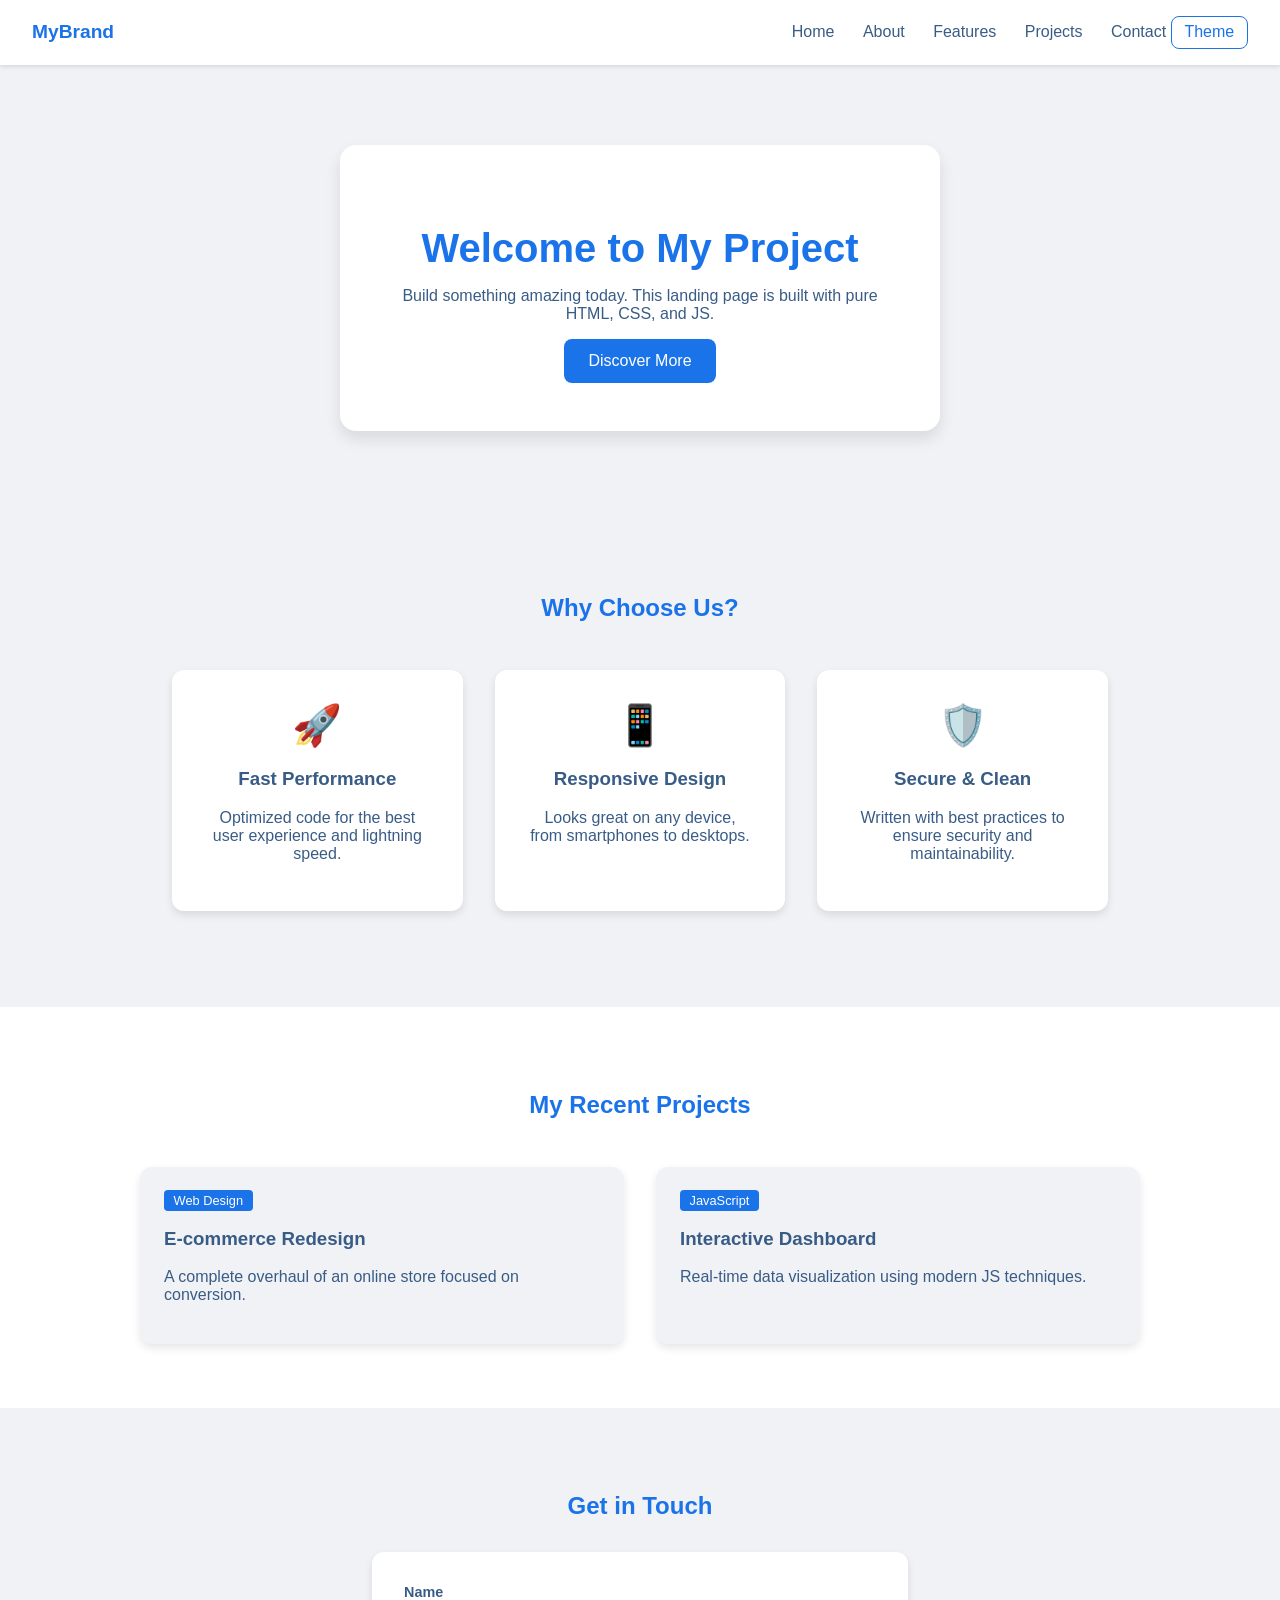
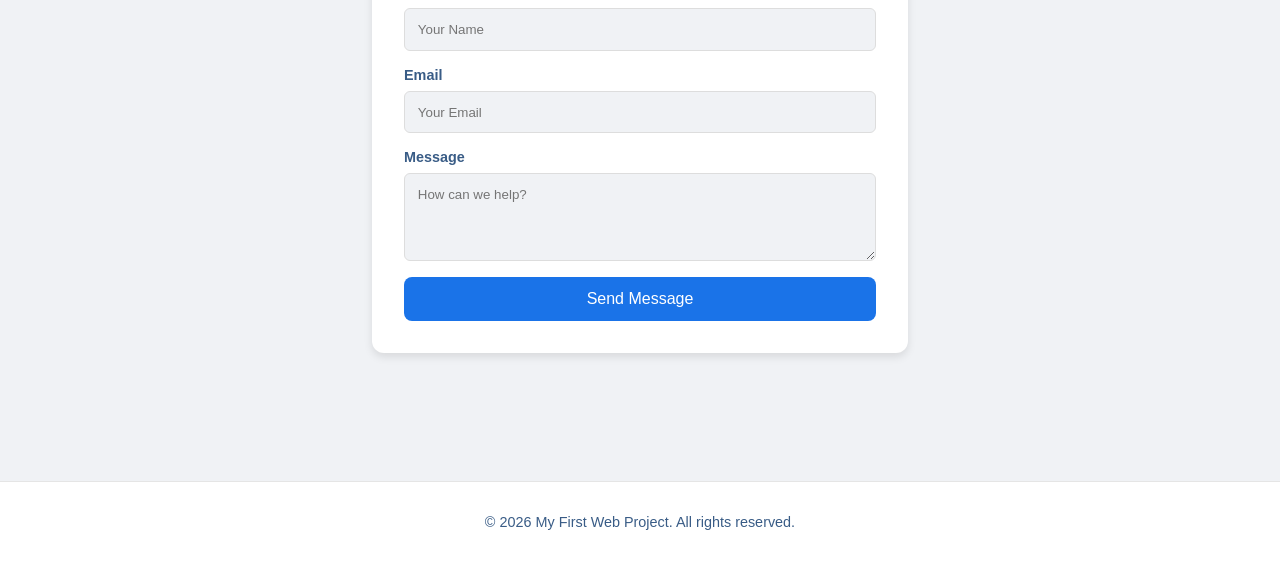
==== index.html @ f9d265e0 "Add files via upload" ====
<!DOCTYPE html>
<html lang="en">
<head>
    <meta charset="UTF-8">
    <meta name="viewport" content="width=device-width, initial-scale=1.0">
    <title>My First Webpage - Landing Page Edition</title>
    <style>
        :root {
            --bg-color: #f0f2f5;
            --container-bg: #ffffff;
            --text-main: #1a73e8;
            --text-sub: #395c86;
            --shadow: rgba(0, 0, 0, 0.1);
            --input-border: #ddd;
            --accent: #ff9800;
        }

        [data-theme="dark"] {
            --bg-color: #680a0a;
            --container-bg: #2d2d2d;
            --text-main: #8ab4f8;
            --text-sub: #bdc1c6;
            --shadow: rgba(0, 0, 0, 0.5);
            --input-border: #444;
            --accent: #ffb74d;
        }

        @keyframes fadeIn {
            from { opacity: 0; transform: translateY(20px); }
            to { opacity: 1; transform: translateY(0); }
        }

        .fade-in {
            animation: fadeIn 0.8s ease-out forwards;
        }

        * {
            box-sizing: border-box;
            scroll-behavior: smooth;
        }

        body {
            font-family: 'Segoe UI', Tahoma, Geneva, Verdana, sans-serif;
            display: flex;
            flex-direction: column;
            min-height: 100vh;
            margin: 0;
            background-color: var(--bg-color);
            color: var(--text-sub);
            transition: background-color 0.3s, color 0.3s;
        }

        /* Navigation */
        nav {
            background-color: var(--container-bg);
            padding: 1rem 2rem;
            display: flex;
            justify-content: space-between;
            align-items: center;
            box-shadow: 0 2px 4px var(--shadow);
            position: sticky;
            top: 0;
            z-index: 1000;
        }

        .nav-links a {
            margin-left: 1.5rem;
            text-decoration: none;
            color: var(--text-sub);
            font-weight: 500;
            transition: color 0.2s;
        }

        .nav-links a:hover {
            color: var(--text-main);
        }

        .logo {
            font-weight: bold;
            font-size: 1.2rem;
            color: var(--text-main);
        }

        /* Main Content */
        .main-content {
            flex: 1;
            padding-bottom: 4rem;
        }

        /* Hero Section */
        .hero {
            display: flex;
            justify-content: center;
            align-items: center;
            padding: 5rem 2rem;
            text-align: center;
        }

        .hero-container {
            padding: 3rem;
            background: var(--container-bg);
            border-radius: 16px;
            box-shadow: 0 8px 16px var(--shadow);
            max-width: 600px;
            width: 100%;
        }

        h1 {
            color: var(--text-main);
            margin-bottom: 1rem;
            font-size: 2.5rem;
        }

        /* Features Section */
        .features {
            max-width: 1000px;
            margin: 0 auto;
            padding: 4rem 2rem;
        }

        .features h2 {
            text-align: center;
            color: var(--text-main);
            margin-bottom: 3rem;
        }

        .features-grid {
            display: grid;
            grid-template-columns: repeat(auto-fit, minmax(250px, 1fr));
            gap: 2rem;
        }

        .feature-card {
            background: var(--container-bg);
            padding: 2rem;
            border-radius: 12px;
            box-shadow: 0 4px 8px var(--shadow);
            text-align: center;
            transition: transform 0.3s;
        }

        .feature-card:hover {
            transform: translateY(-10px);
        }

        .feature-icon {
            font-size: 2.5rem;
            margin-bottom: 1rem;
            display: block;
        }

        /* Portfolio Section */
        .portfolio {
            background-color: var(--container-bg);
            padding: 4rem 2rem;
            margin-top: 2rem;
        }

        .portfolio h2 {
            text-align: center;
            color: var(--text-main);
            margin-bottom: 3rem;
        }

        .portfolio-grid {
            display: grid;
            grid-template-columns: repeat(auto-fit, minmax(300px, 1fr));
            gap: 2rem;
            max-width: 1000px;
            margin: 0 auto;
        }

        .portfolio-item {
            border-radius: 12px;
            overflow: hidden;
            box-shadow: 0 4px 8px var(--shadow);
            transition: transform 0.3s;
            background: var(--bg-color);
        }

        .portfolio-item:hover {
            transform: scale(1.05);
        }

        .portfolio-info {
            padding: 1.5rem;
        }

        .portfolio-tag {
            background: var(--text-main);
            color: white;
            padding: 0.2rem 0.6rem;
            border-radius: 4px;
            font-size: 0.8rem;
        }

        /* Contact Section */
        .contact {
            max-width: 600px;
            margin: 0 auto;
            padding: 4rem 2rem;
        }

        .contact h2 {
            text-align: center;
            color: var(--text-main);
            margin-bottom: 2rem;
        }

        form {
            background: var(--container-bg);
            padding: 2rem;
            border-radius: 12px;
            box-shadow: 0 4px 8px var(--shadow);
            display: flex;
            flex-direction: column;
            gap: 1rem;
        }

        .form-group {
            display: flex;
            flex-direction: column;
            gap: 0.5rem;
        }

        label {
            font-size: 0.9rem;
            font-weight: bold;
        }

        input, textarea {
            padding: 0.8rem;
            border: 1px solid var(--input-border);
            border-radius: 6px;
            background: var(--bg-color);
            color: var(--text-sub);
            font-family: inherit;
        }

        /* Buttons */
        button {
            background-color: var(--text-main);
            color: white;
            border: none;
            padding: 0.8rem 1.5rem;
            border-radius: 8px;
            cursor: pointer;
            font-size: 1rem;
            transition: opacity 0.2s, transform 0.1s;
        }

        button:active {
            transform: scale(0.98);
        }

        button:hover {
            opacity: 0.9;
        }

        .theme-toggle {
            background: none;
            border: 1px solid var(--text-main);
            color: var(--text-main);
            padding: 0.4rem 0.8rem;
        }

        /* Footer */
        footer {
            text-align: center;
            padding: 2rem;
            font-size: 0.9rem;
            background-color: var(--container-bg);
            border-top: 1px solid var(--shadow);
        }
    </style>
</head>
<body>
    <nav>
        <div class="logo">MyBrand</div>
        <div class="nav-links">
            <a href="index.html">Home</a>
            <a href="about.html">About</a>
            <a href="#features">Features</a>
            <a href="#portfolio">Projects</a>
            <a href="#contact">Contact</a>
            <button class="theme-toggle" id="themeToggle">Theme</button>
        </div>
    </nav>

    <main class="main-content">
        <!-- Hero -->
        <section id="hero" class="hero fade-in">
            <div class="hero-container">
                <h1 id="greeting">Welcome to My Project</h1>
                <p>Build something amazing today. This landing page is built with pure HTML, CSS, and JS.</p>
                <button id="actionBtn">Discover More</button>
            </div>
        </section>

        <!-- Features -->
        <section id="features" class="features">
            <h2 class="fade-in">Why Choose Us?</h2>
            <div class="features-grid">
                <div class="feature-card fade-in">
                    <span class="feature-icon">🚀</span>
                    <h3>Fast Performance</h3>
                    <p>Optimized code for the best user experience and lightning speed.</p>
                </div>
                <div class="feature-card fade-in">
                    <span class="feature-icon">📱</span>
                    <h3>Responsive Design</h3>
                    <p>Looks great on any device, from smartphones to desktops.</p>
                </div>
                <div class="feature-card fade-in">
                    <span class="feature-icon">🛡️</span>
                    <h3>Secure & Clean</h3>
                    <p>Written with best practices to ensure security and maintainability.</p>
                </div>
            </div>
        </section>

        <!-- Portfolio -->
        <section id="portfolio" class="portfolio">
            <h2 class="fade-in">My Recent Projects</h2>
            <div class="portfolio-grid">
                <div class="portfolio-item fade-in">
                    <div class="portfolio-info">
                        <span class="portfolio-tag">Web Design</span>
                        <h3>E-commerce Redesign</h3>
                        <p>A complete overhaul of an online store focused on conversion.</p>
                    </div>
                </div>
                <div class="portfolio-item fade-in">
                    <div class="portfolio-info">
                        <span class="portfolio-tag">JavaScript</span>
                        <h3>Interactive Dashboard</h3>
                        <p>Real-time data visualization using modern JS techniques.</p>
                    </div>
                </div>
            </div>
        </section>

        <!-- Contact -->
        <section id="contact" class="contact fade-in">
            <h2>Get in Touch</h2>
            <form id="contactForm" action="https://formspree.io/f/xqeynbky" method="POST">
                <div class="form-group">
                    <label for="name">Name</label>
                    <input type="text" id="name" name="name" placeholder="Your Name" required>
                </div>
                <div class="form-group">
                    <label for="email">Email</label>
                    <input type="email" id="email" name="_replyto" placeholder="Your Email" required>
                </div>
                <div class="form-group">
                    <label for="message">Message</label>
                    <textarea id="message" name="message" rows="4" placeholder="How can we help?" required></textarea>
                </div>
                <button type="submit">Send Message</button>
            </form>
        </section>
    </main>

    <footer>
        &copy; <span id="year"></span> My First Web Project. All rights reserved.
    </footer>

    <script>
        // Set current year
        document.getElementById('year').textContent = new Date().getFullYear();

        // Surprise messages
        const actionBtn = document.getElementById('actionBtn');
        const greeting = document.getElementById('greeting');
        const messages = [
            "Keep Learning Every Day!",
            "You're doing great!",
            "JavaScript is Powerful!",
            "Design Matters!"
        ];
        
        actionBtn.addEventListener('click', () => {
            const randomMsg = messages[Math.floor(Math.random() * messages.length)];
            greeting.textContent = randomMsg;
        });

        // Theme management with persistence
        const themeToggle = document.getElementById('themeToggle');
        const body = document.body;

        const savedTheme = localStorage.getItem('theme');
        if (savedTheme) {
            body.setAttribute('data-theme', savedTheme);
        }

        themeToggle.addEventListener('click', () => {
            const currentTheme = body.getAttribute('data-theme');
            const newTheme = currentTheme === 'dark' ? '' : 'dark';
            
            if (newTheme) {
                body.setAttribute('data-theme', newTheme);
                localStorage.setItem('theme', 'dark');
            } else {
                body.removeAttribute('data-theme');
                localStorage.setItem('theme', '');
            }
        });

        // Form submission handling - Simple mailto approach
        const contactForm = document.getElementById('contactForm');
        contactForm.addEventListener('submit', (e) => {
            // No e.preventDefault() here to allow the browser to handle mailto
            console.log("Preparing email...");
        });
    </script>
</body>
</html>
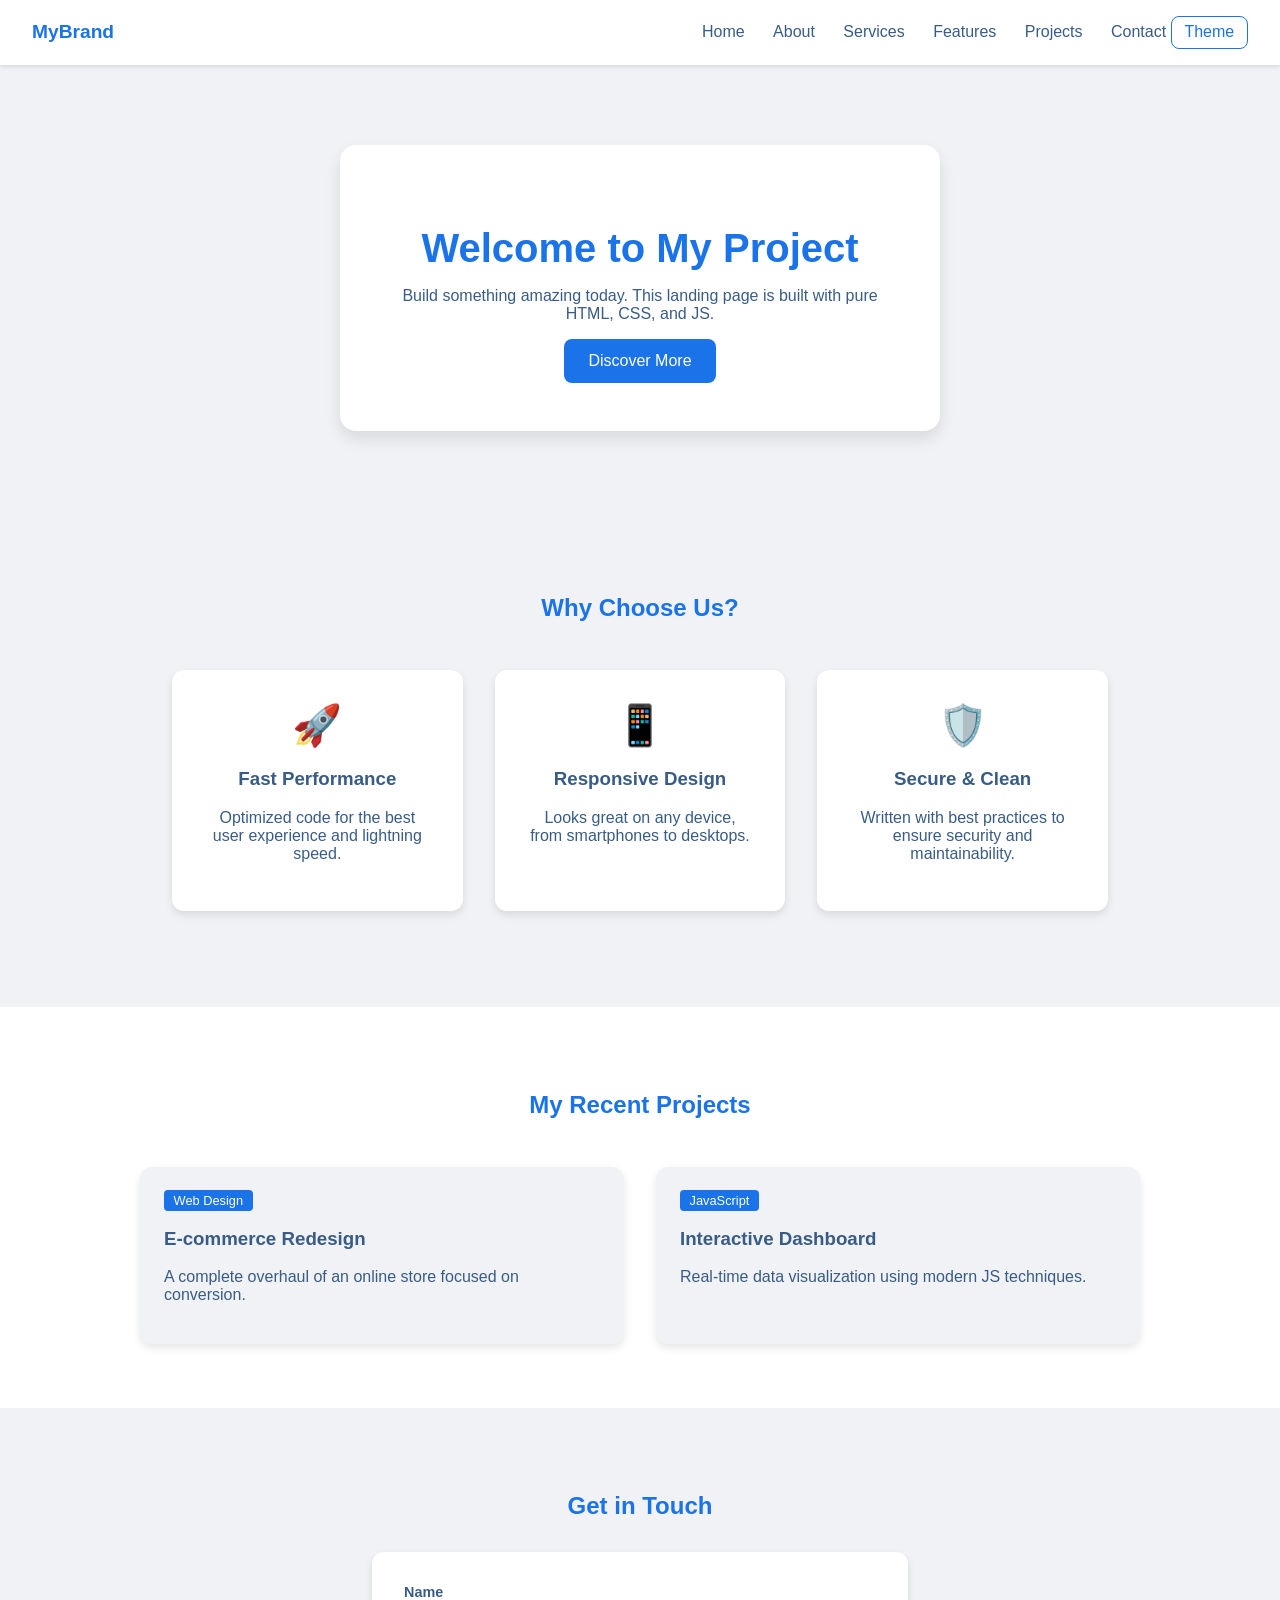
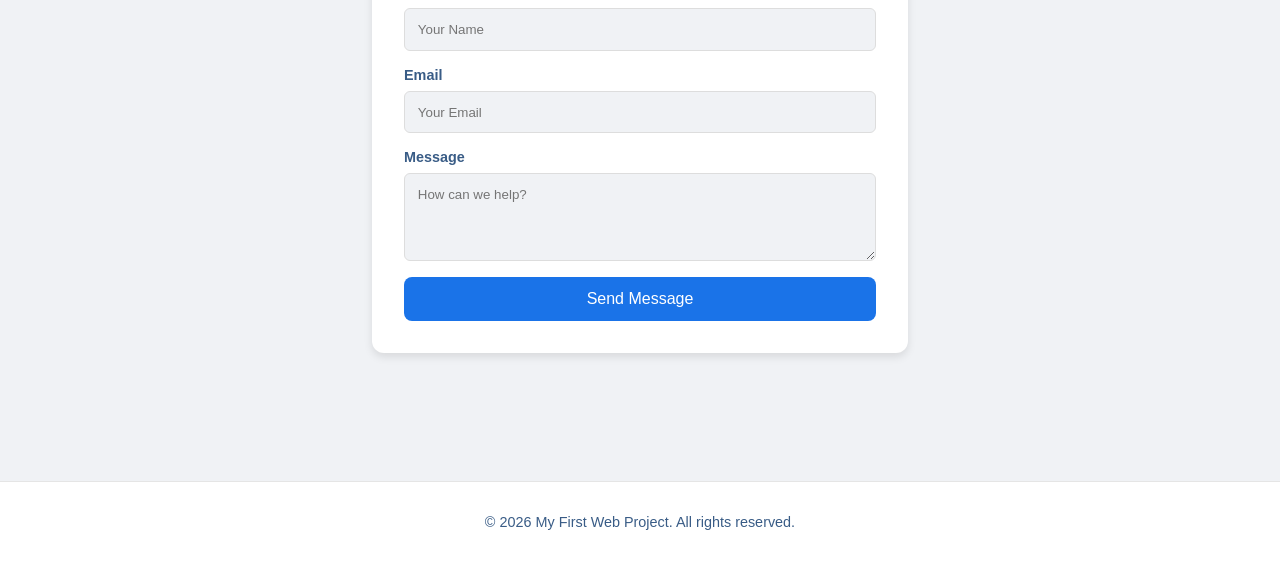
==== commit 957b365e: "Add files via upload" ====
--- a/index.html
+++ b/index.html
@@ -4,275 +4,7 @@
     <meta charset="UTF-8">
     <meta name="viewport" content="width=device-width, initial-scale=1.0">
     <title>My First Webpage - Landing Page Edition</title>
-    <style>
-        :root {
-            --bg-color: #f0f2f5;
-            --container-bg: #ffffff;
-            --text-main: #1a73e8;
-            --text-sub: #395c86;
-            --shadow: rgba(0, 0, 0, 0.1);
-            --input-border: #ddd;
-            --accent: #ff9800;
-        }
-
-        [data-theme="dark"] {
-            --bg-color: #680a0a;
-            --container-bg: #2d2d2d;
-            --text-main: #8ab4f8;
-            --text-sub: #bdc1c6;
-            --shadow: rgba(0, 0, 0, 0.5);
-            --input-border: #444;
-            --accent: #ffb74d;
-        }
-
-        @keyframes fadeIn {
-            from { opacity: 0; transform: translateY(20px); }
-            to { opacity: 1; transform: translateY(0); }
-        }
-
-        .fade-in {
-            animation: fadeIn 0.8s ease-out forwards;
-        }
-
-        * {
-            box-sizing: border-box;
-            scroll-behavior: smooth;
-        }
-
-        body {
-            font-family: 'Segoe UI', Tahoma, Geneva, Verdana, sans-serif;
-            display: flex;
-            flex-direction: column;
-            min-height: 100vh;
-            margin: 0;
-            background-color: var(--bg-color);
-            color: var(--text-sub);
-            transition: background-color 0.3s, color 0.3s;
-        }
-
-        /* Navigation */
-        nav {
-            background-color: var(--container-bg);
-            padding: 1rem 2rem;
-            display: flex;
-            justify-content: space-between;
-            align-items: center;
-            box-shadow: 0 2px 4px var(--shadow);
-            position: sticky;
-            top: 0;
-            z-index: 1000;
-        }
-
-        .nav-links a {
-            margin-left: 1.5rem;
-            text-decoration: none;
-            color: var(--text-sub);
-            font-weight: 500;
-            transition: color 0.2s;
-        }
-
-        .nav-links a:hover {
-            color: var(--text-main);
-        }
-
-        .logo {
-            font-weight: bold;
-            font-size: 1.2rem;
-            color: var(--text-main);
-        }
-
-        /* Main Content */
-        .main-content {
-            flex: 1;
-            padding-bottom: 4rem;
-        }
-
-        /* Hero Section */
-        .hero {
-            display: flex;
-            justify-content: center;
-            align-items: center;
-            padding: 5rem 2rem;
-            text-align: center;
-        }
-
-        .hero-container {
-            padding: 3rem;
-            background: var(--container-bg);
-            border-radius: 16px;
-            box-shadow: 0 8px 16px var(--shadow);
-            max-width: 600px;
-            width: 100%;
-        }
-
-        h1 {
-            color: var(--text-main);
-            margin-bottom: 1rem;
-            font-size: 2.5rem;
-        }
-
-        /* Features Section */
-        .features {
-            max-width: 1000px;
-            margin: 0 auto;
-            padding: 4rem 2rem;
-        }
-
-        .features h2 {
-            text-align: center;
-            color: var(--text-main);
-            margin-bottom: 3rem;
-        }
-
-        .features-grid {
-            display: grid;
-            grid-template-columns: repeat(auto-fit, minmax(250px, 1fr));
-            gap: 2rem;
-        }
-
-        .feature-card {
-            background: var(--container-bg);
-            padding: 2rem;
-            border-radius: 12px;
-            box-shadow: 0 4px 8px var(--shadow);
-            text-align: center;
-            transition: transform 0.3s;
-        }
-
-        .feature-card:hover {
-            transform: translateY(-10px);
-        }
-
-        .feature-icon {
-            font-size: 2.5rem;
-            margin-bottom: 1rem;
-            display: block;
-        }
-
-        /* Portfolio Section */
-        .portfolio {
-            background-color: var(--container-bg);
-            padding: 4rem 2rem;
-            margin-top: 2rem;
-        }
-
-        .portfolio h2 {
-            text-align: center;
-            color: var(--text-main);
-            margin-bottom: 3rem;
-        }
-
-        .portfolio-grid {
-            display: grid;
-            grid-template-columns: repeat(auto-fit, minmax(300px, 1fr));
-            gap: 2rem;
-            max-width: 1000px;
-            margin: 0 auto;
-        }
-
-        .portfolio-item {
-            border-radius: 12px;
-            overflow: hidden;
-            box-shadow: 0 4px 8px var(--shadow);
-            transition: transform 0.3s;
-            background: var(--bg-color);
-        }
-
-        .portfolio-item:hover {
-            transform: scale(1.05);
-        }
-
-        .portfolio-info {
-            padding: 1.5rem;
-        }
-
-        .portfolio-tag {
-            background: var(--text-main);
-            color: white;
-            padding: 0.2rem 0.6rem;
-            border-radius: 4px;
-            font-size: 0.8rem;
-        }
-
-        /* Contact Section */
-        .contact {
-            max-width: 600px;
-            margin: 0 auto;
-            padding: 4rem 2rem;
-        }
-
-        .contact h2 {
-            text-align: center;
-            color: var(--text-main);
-            margin-bottom: 2rem;
-        }
-
-        form {
-            background: var(--container-bg);
-            padding: 2rem;
-            border-radius: 12px;
-            box-shadow: 0 4px 8px var(--shadow);
-            display: flex;
-            flex-direction: column;
-            gap: 1rem;
-        }
-
-        .form-group {
-            display: flex;
-            flex-direction: column;
-            gap: 0.5rem;
-        }
-
-        label {
-            font-size: 0.9rem;
-            font-weight: bold;
-        }
-
-        input, textarea {
-            padding: 0.8rem;
-            border: 1px solid var(--input-border);
-            border-radius: 6px;
-            background: var(--bg-color);
-            color: var(--text-sub);
-            font-family: inherit;
-        }
-
-        /* Buttons */
-        button {
-            background-color: var(--text-main);
-            color: white;
-            border: none;
-            padding: 0.8rem 1.5rem;
-            border-radius: 8px;
-            cursor: pointer;
-            font-size: 1rem;
-            transition: opacity 0.2s, transform 0.1s;
-        }
-
-        button:active {
-            transform: scale(0.98);
-        }
-
-        button:hover {
-            opacity: 0.9;
-        }
-
-        .theme-toggle {
-            background: none;
-            border: 1px solid var(--text-main);
-            color: var(--text-main);
-            padding: 0.4rem 0.8rem;
-        }
-
-        /* Footer */
-        footer {
-            text-align: center;
-            padding: 2rem;
-            font-size: 0.9rem;
-            background-color: var(--container-bg);
-            border-top: 1px solid var(--shadow);
-        }
-    </style>
+    <link rel="stylesheet" href="style.css">
 </head>
 <body>
     <nav>
@@ -280,6 +12,7 @@
         <div class="nav-links">
             <a href="index.html">Home</a>
             <a href="about.html">About</a>
+            <a href="services.html">Services</a>
             <a href="#features">Features</a>
             <a href="#portfolio">Projects</a>
             <a href="#contact">Contact</a>
@@ -365,53 +98,6 @@
         &copy; <span id="year"></span> My First Web Project. All rights reserved.
     </footer>
 
-    <script>
-        // Set current year
-        document.getElementById('year').textContent = new Date().getFullYear();
-
-        // Surprise messages
-        const actionBtn = document.getElementById('actionBtn');
-        const greeting = document.getElementById('greeting');
-        const messages = [
-            "Keep Learning Every Day!",
-            "You're doing great!",
-            "JavaScript is Powerful!",
-            "Design Matters!"
-        ];
-        
-        actionBtn.addEventListener('click', () => {
-            const randomMsg = messages[Math.floor(Math.random() * messages.length)];
-            greeting.textContent = randomMsg;
-        });
-
-        // Theme management with persistence
-        const themeToggle = document.getElementById('themeToggle');
-        const body = document.body;
-
-        const savedTheme = localStorage.getItem('theme');
-        if (savedTheme) {
-            body.setAttribute('data-theme', savedTheme);
-        }
-
-        themeToggle.addEventListener('click', () => {
-            const currentTheme = body.getAttribute('data-theme');
-            const newTheme = currentTheme === 'dark' ? '' : 'dark';
-            
-            if (newTheme) {
-                body.setAttribute('data-theme', newTheme);
-                localStorage.setItem('theme', 'dark');
-            } else {
-                body.removeAttribute('data-theme');
-                localStorage.setItem('theme', '');
-            }
-        });
-
-        // Form submission handling - Simple mailto approach
-        const contactForm = document.getElementById('contactForm');
-        contactForm.addEventListener('submit', (e) => {
-            // No e.preventDefault() here to allow the browser to handle mailto
-            console.log("Preparing email...");
-        });
-    </script>
+    <script src="script.js"></script>
 </body>
 </html>
--- a/style.css
+++ b/style.css
@@ -0,0 +1,267 @@
+:root {
+    --bg-color: #f0f2f5;
+    --container-bg: #ffffff;
+    --text-main: #1a73e8;
+    --text-sub: #395c86;
+    --shadow: rgba(0, 0, 0, 0.1);
+    --input-border: #ddd;
+    --accent: #ff9800;
+}
+
+[data-theme="dark"] {
+    --bg-color: #680a0a;
+    --container-bg: #2d2d2d;
+    --text-main: #8ab4f8;
+    --text-sub: #bdc1c6;
+    --shadow: rgba(0, 0, 0, 0.5);
+    --input-border: #444;
+    --accent: #ffb74d;
+}
+
+@keyframes fadeIn {
+    from { opacity: 0; transform: translateY(20px); }
+    to { opacity: 1; transform: translateY(0); }
+}
+
+.fade-in {
+    animation: fadeIn 0.8s ease-out forwards;
+}
+
+* {
+    box-sizing: border-box;
+    scroll-behavior: smooth;
+}
+
+body {
+    font-family: 'Segoe UI', Tahoma, Geneva, Verdana, sans-serif;
+    display: flex;
+    flex-direction: column;
+    min-height: 100vh;
+    margin: 0;
+    background-color: var(--bg-color);
+    color: var(--text-sub);
+    transition: background-color 0.3s, color 0.3s;
+}
+
+/* Navigation */
+nav {
+    background-color: var(--container-bg);
+    padding: 1rem 2rem;
+    display: flex;
+    justify-content: space-between;
+    align-items: center;
+    box-shadow: 0 2px 4px var(--shadow);
+    position: sticky;
+    top: 0;
+    z-index: 1000;
+}
+
+.nav-links a {
+    margin-left: 1.5rem;
+    text-decoration: none;
+    color: var(--text-sub);
+    font-weight: 500;
+    transition: color 0.2s;
+}
+
+.nav-links a:hover {
+    color: var(--text-main);
+}
+
+.logo {
+    font-weight: bold;
+    font-size: 1.2rem;
+    color: var(--text-main);
+}
+
+/* Main Content */
+.main-content {
+    flex: 1;
+    padding-bottom: 4rem;
+}
+
+/* Hero Section */
+.hero {
+    display: flex;
+    justify-content: center;
+    align-items: center;
+    padding: 5rem 2rem;
+    text-align: center;
+}
+
+.hero-container {
+    padding: 3rem;
+    background: var(--container-bg);
+    border-radius: 16px;
+    box-shadow: 0 8px 16px var(--shadow);
+    max-width: 600px;
+    width: 100%;
+}
+
+h1 {
+    color: var(--text-main);
+    margin-bottom: 1rem;
+    font-size: 2.5rem;
+}
+
+/* Features Section */
+.features {
+    max-width: 1000px;
+    margin: 0 auto;
+    padding: 4rem 2rem;
+}
+
+.features h2 {
+    text-align: center;
+    color: var(--text-main);
+    margin-bottom: 3rem;
+}
+
+.features-grid {
+    display: grid;
+    grid-template-columns: repeat(auto-fit, minmax(250px, 1fr));
+    gap: 2rem;
+}
+
+.feature-card {
+    background: var(--container-bg);
+    padding: 2rem;
+    border-radius: 12px;
+    box-shadow: 0 4px 8px var(--shadow);
+    text-align: center;
+    transition: transform 0.3s;
+}
+
+.feature-card:hover {
+    transform: translateY(-10px);
+}
+
+.feature-icon {
+    font-size: 2.5rem;
+    margin-bottom: 1rem;
+    display: block;
+}
+
+/* Portfolio Section */
+.portfolio {
+    background-color: var(--container-bg);
+    padding: 4rem 2rem;
+    margin-top: 2rem;
+}
+
+.portfolio h2 {
+    text-align: center;
+    color: var(--text-main);
+    margin-bottom: 3rem;
+}
+
+.portfolio-grid {
+    display: grid;
+    grid-template-columns: repeat(auto-fit, minmax(300px, 1fr));
+    gap: 2rem;
+    max-width: 1000px;
+    margin: 0 auto;
+}
+
+.portfolio-item {
+    border-radius: 12px;
+    overflow: hidden;
+    box-shadow: 0 4px 8px var(--shadow);
+    transition: transform 0.3s;
+    background: var(--bg-color);
+}
+
+.portfolio-item:hover {
+    transform: scale(1.05);
+}
+
+.portfolio-info {
+    padding: 1.5rem;
+}
+
+.portfolio-tag {
+    background: var(--text-main);
+    color: white;
+    padding: 0.2rem 0.6rem;
+    border-radius: 4px;
+    font-size: 0.8rem;
+}
+
+/* Contact Section */
+.contact {
+    max-width: 600px;
+    margin: 0 auto;
+    padding: 4rem 2rem;
+}
+
+.contact h2 {
+    text-align: center;
+    color: var(--text-main);
+    margin-bottom: 2rem;
+}
+
+form {
+    background: var(--container-bg);
+    padding: 2rem;
+    border-radius: 12px;
+    box-shadow: 0 4px 8px var(--shadow);
+    display: flex;
+    flex-direction: column;
+    gap: 1rem;
+}
+
+.form-group {
+    display: flex;
+    flex-direction: column;
+    gap: 0.5rem;
+}
+
+label {
+    font-size: 0.9rem;
+    font-weight: bold;
+}
+
+input, textarea {
+    padding: 0.8rem;
+    border: 1px solid var(--input-border);
+    border-radius: 6px;
+    background: var(--bg-color);
+    color: var(--text-sub);
+    font-family: inherit;
+}
+
+/* Buttons */
+button {
+    background-color: var(--text-main);
+    color: white;
+    border: none;
+    padding: 0.8rem 1.5rem;
+    border-radius: 8px;
+    cursor: pointer;
+    font-size: 1rem;
+    transition: opacity 0.2s, transform 0.1s;
+}
+
+button:active {
+    transform: scale(0.98);
+}
+
+button:hover {
+    opacity: 0.9;
+}
+
+.theme-toggle {
+    background: none;
+    border: 1px solid var(--text-main);
+    color: var(--text-main);
+    padding: 0.4rem 0.8rem;
+}
+
+/* Footer */
+footer {
+    text-align: center;
+    padding: 2rem;
+    font-size: 0.9rem;
+    background-color: var(--container-bg);
+    border-top: 1px solid var(--shadow);
+}
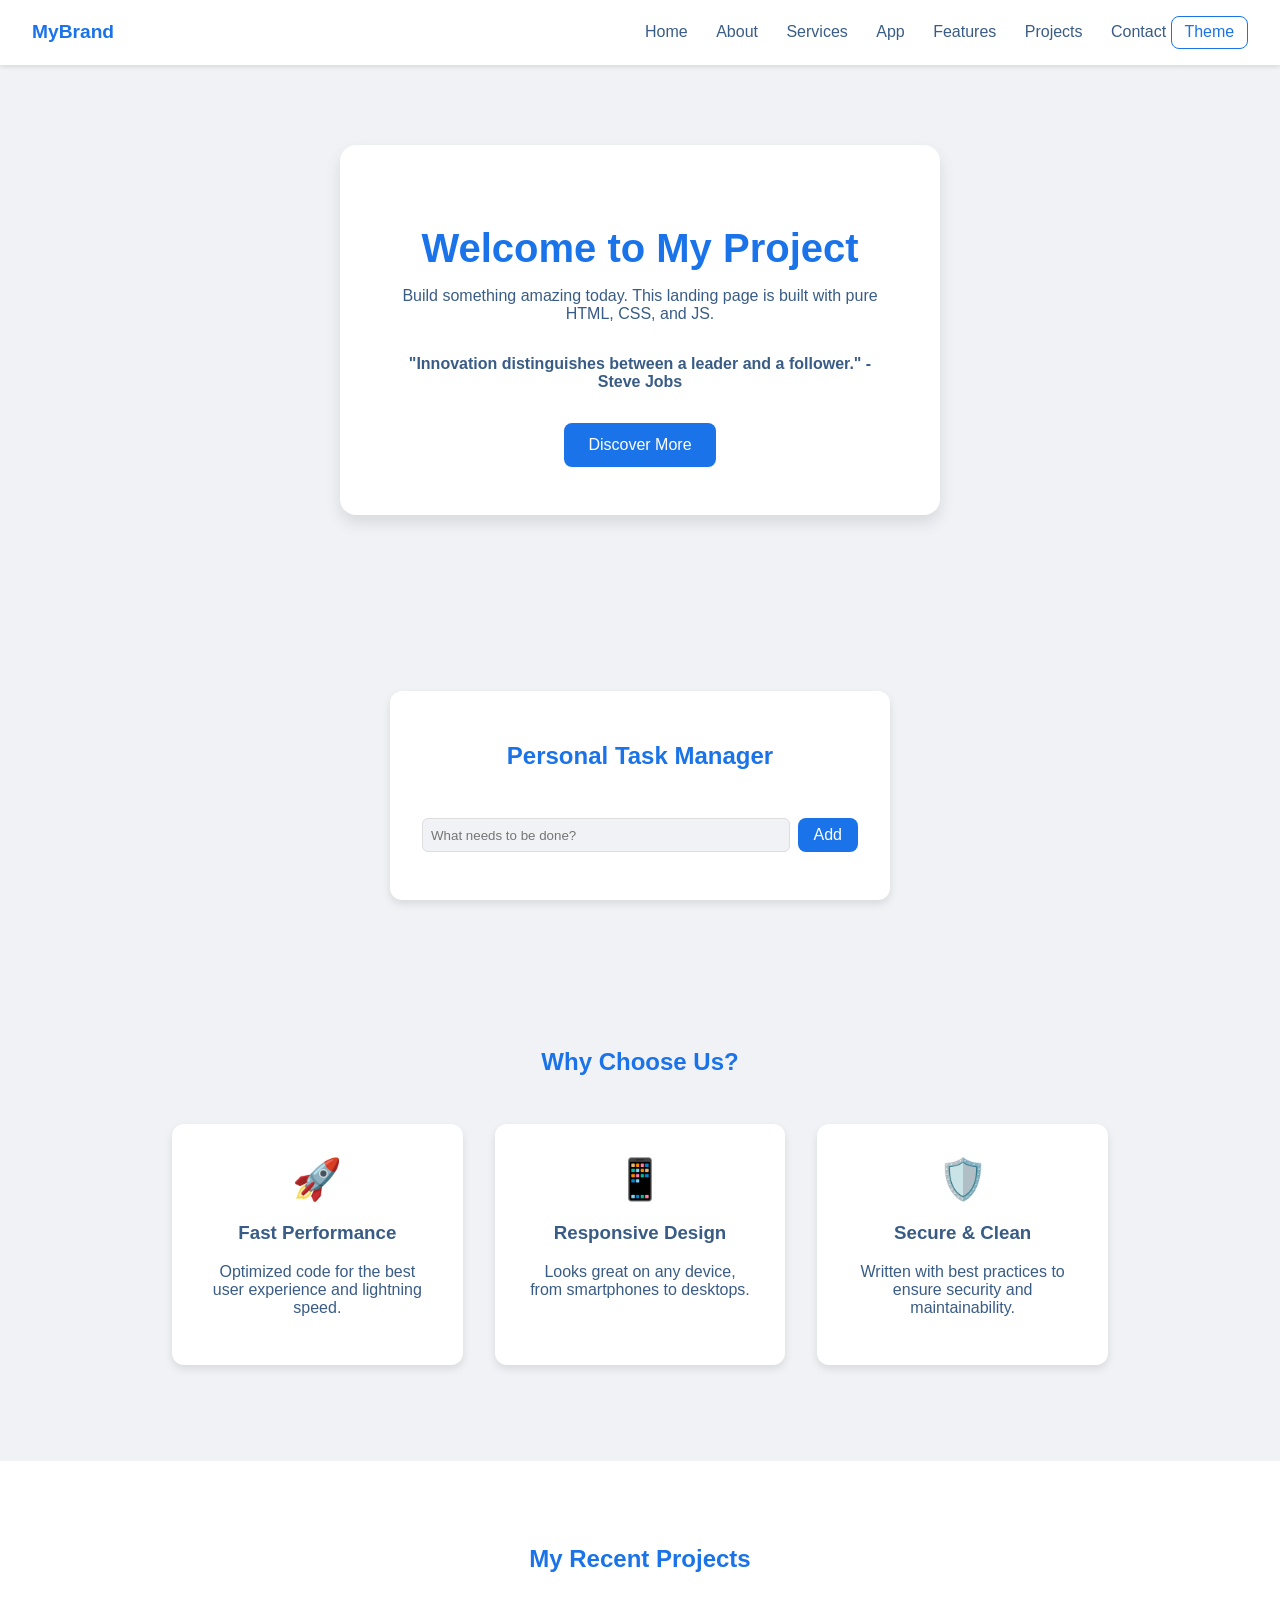
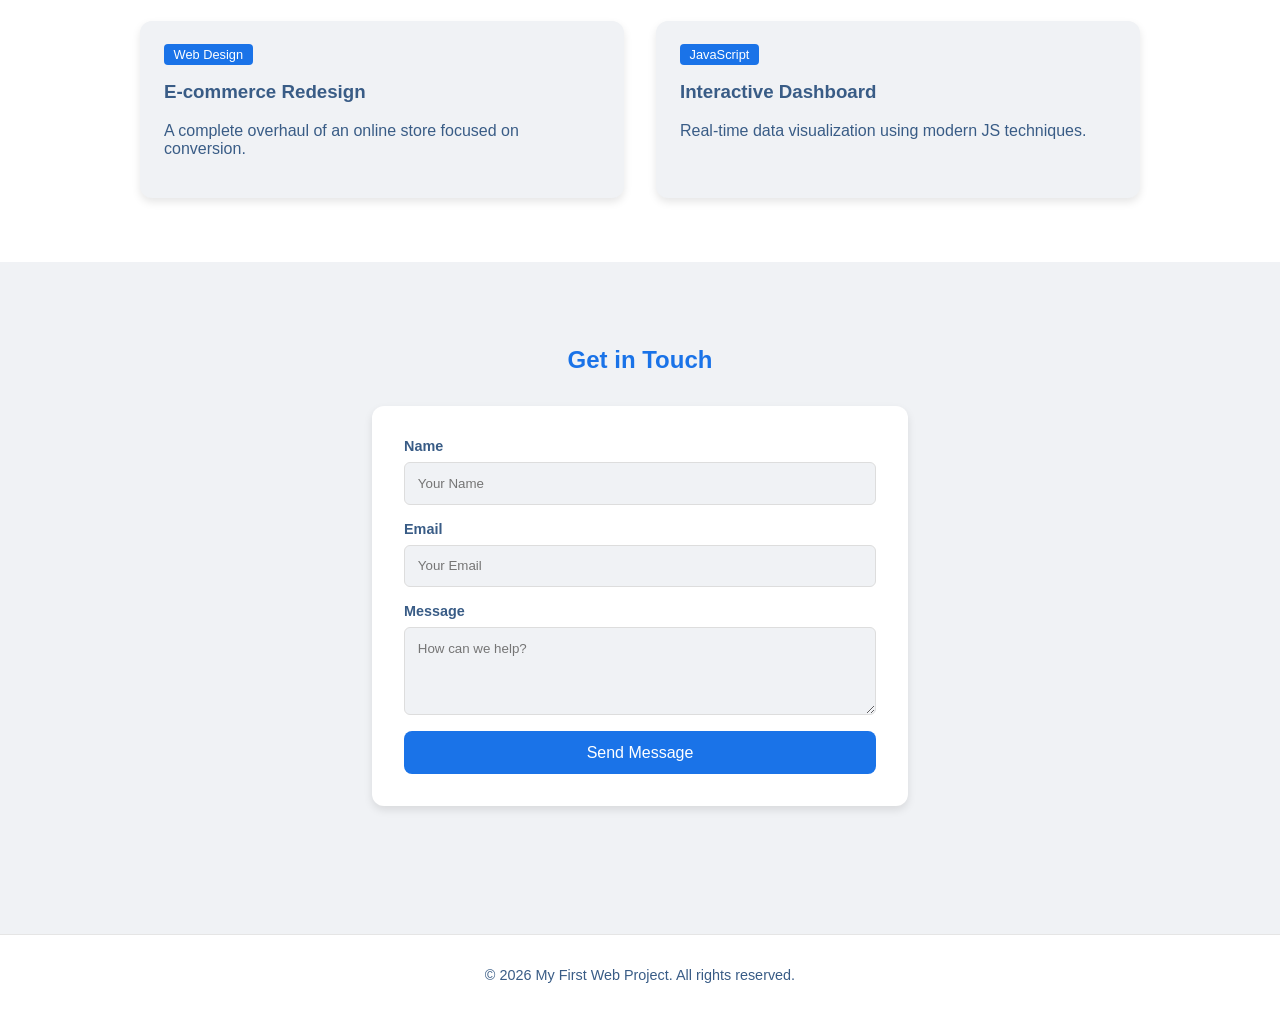
==== commit f9ff0fa4: "Add files via upload" ====
--- a/index.html
+++ b/index.html
@@ -13,6 +13,7 @@
             <a href="index.html">Home</a>
             <a href="about.html">About</a>
             <a href="services.html">Services</a>
+            <a href="#todo-section">App</a>
             <a href="#features">Features</a>
             <a href="#portfolio">Projects</a>
             <a href="#contact">Contact</a>
@@ -26,7 +27,24 @@
             <div class="hero-container">
                 <h1 id="greeting">Welcome to My Project</h1>
                 <p>Build something amazing today. This landing page is built with pure HTML, CSS, and JS.</p>
-                <button id="actionBtn">Discover More</button>
+                <div class="hero-stats" style="margin-top: 2rem; display: flex; justify-content: space-around; font-weight: bold;">
+                    <div><span id="quote-text">"Loading inspiration..."</span></div>
+                </div>
+                <button id="actionBtn" style="margin-top: 2rem;">Discover More</button>
+            </div>
+        </section>
+
+        <!-- Interactive App Section -->
+        <section id="todo-section" class="portfolio fade-in" style="background: var(--bg-color);">
+            <div class="container" style="max-width: 500px; margin: 0 auto; background: var(--container-bg); padding: 2rem; border-radius: 12px; box-shadow: 0 4px 8px var(--shadow);">
+                <h2 style="color: var(--text-main);">Personal Task Manager</h2>
+                <div style="display: flex; gap: 0.5rem; margin-bottom: 1rem;">
+                    <input type="text" id="todo-input" placeholder="What needs to be done?" style="flex: 1; padding: 0.5rem;">
+                    <button id="add-todo-btn" style="padding: 0.5rem 1rem;">Add</button>
+                </div>
+                <ul id="todo-list" style="list-style: none; padding: 0; text-align: left;">
+                    <!-- Tasks will appear here -->
+                </ul>
             </div>
         </section>
 
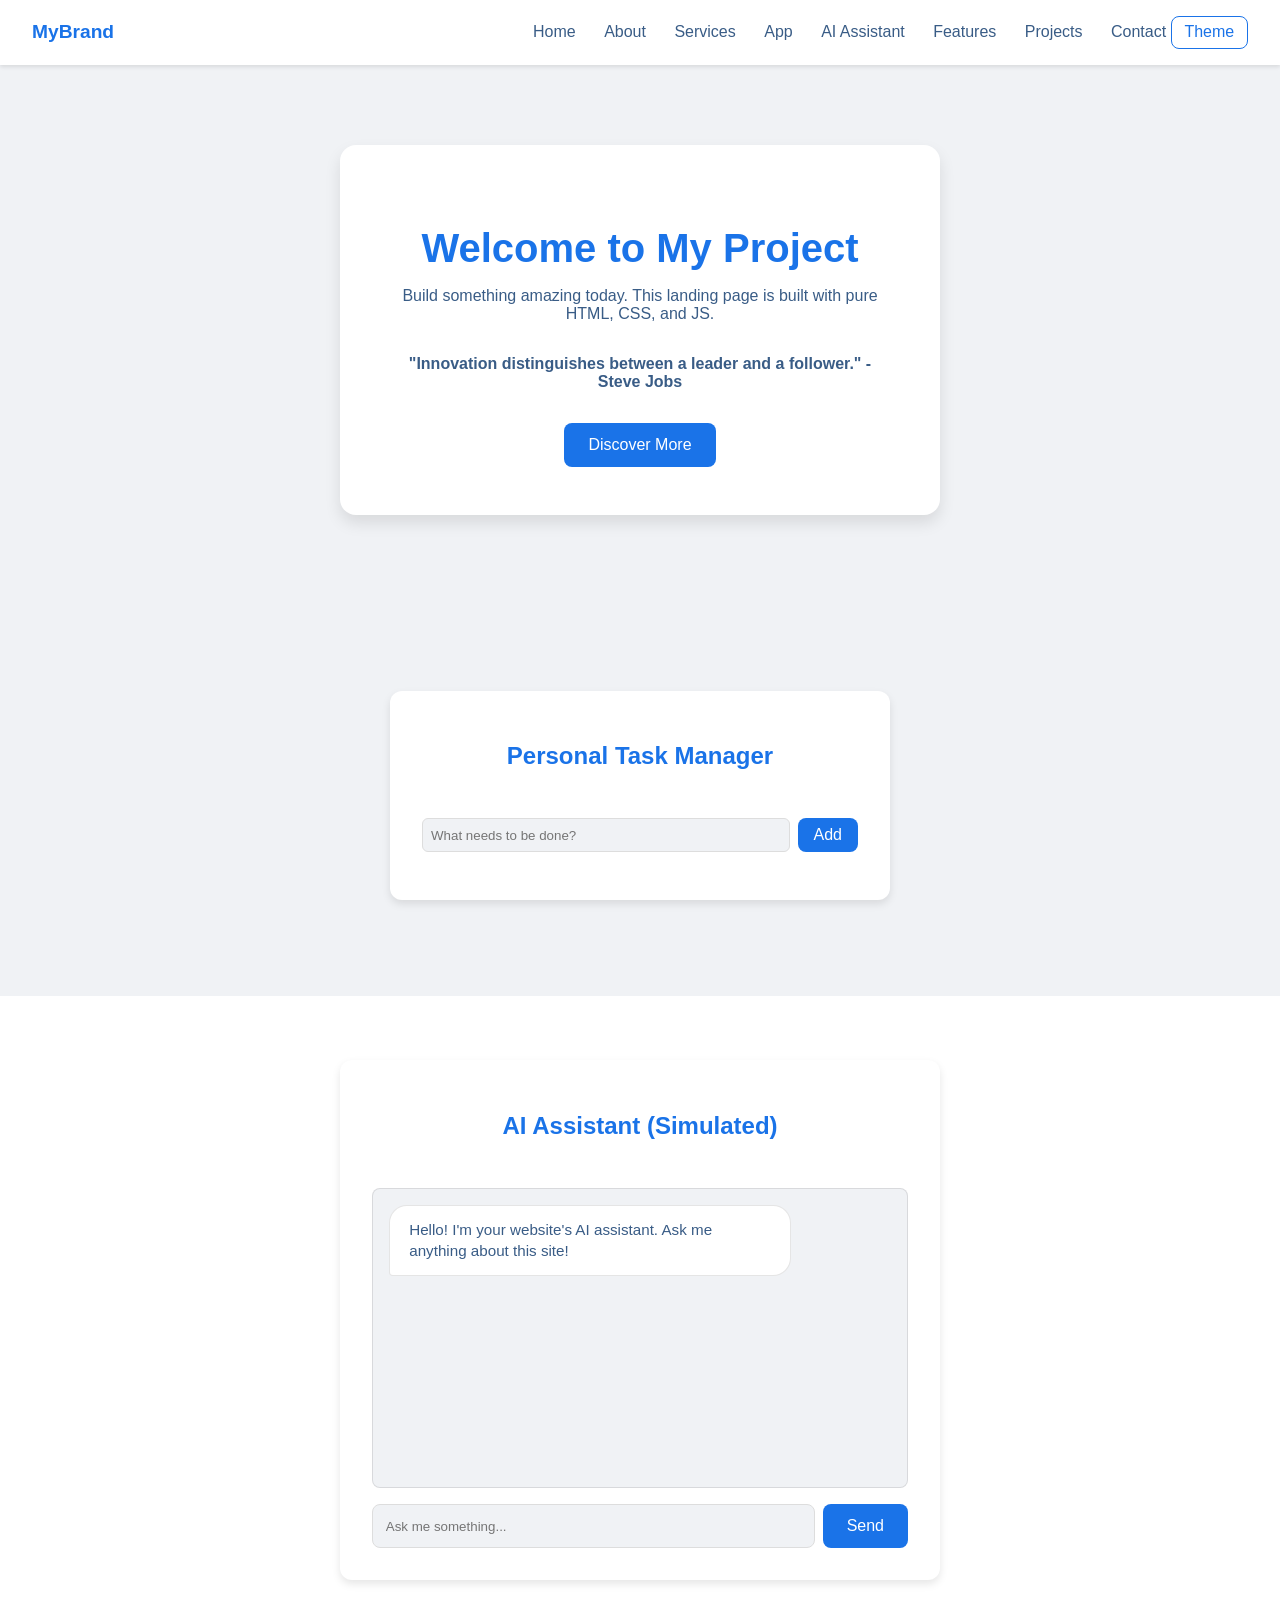
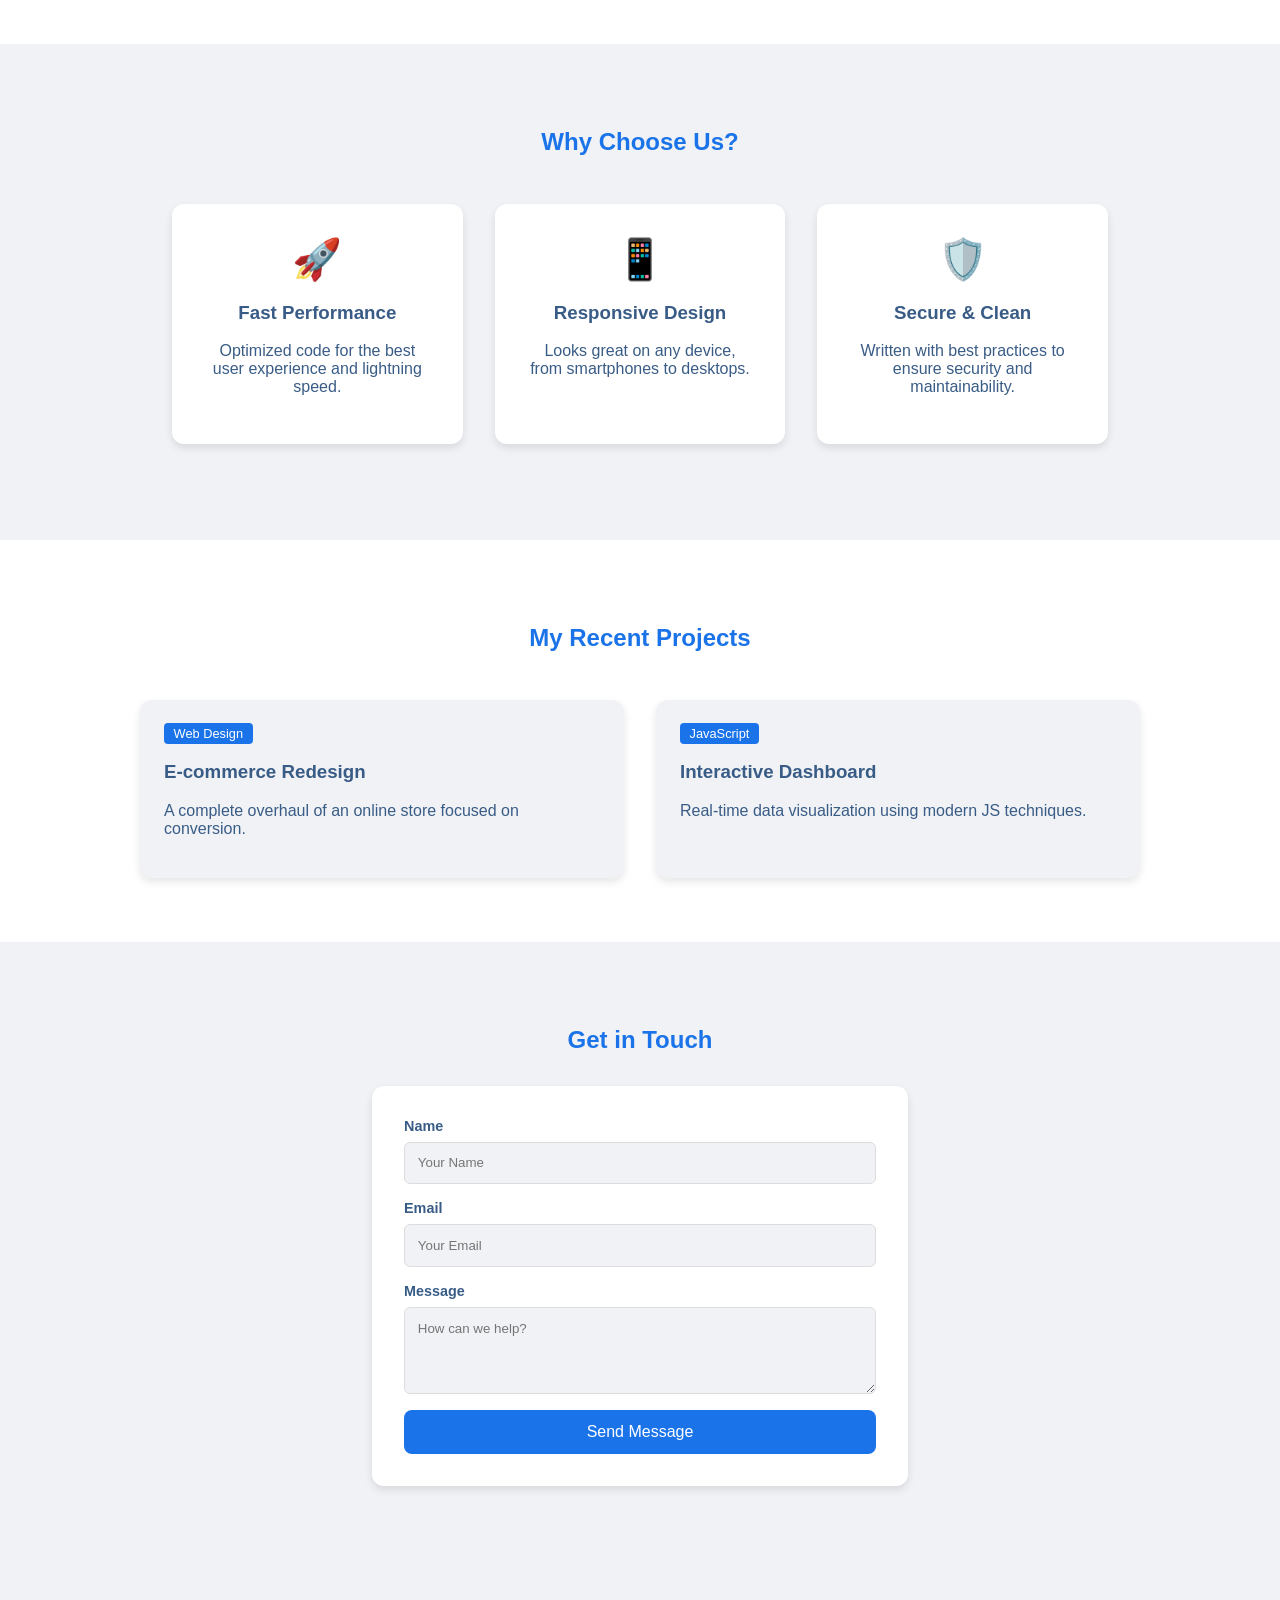
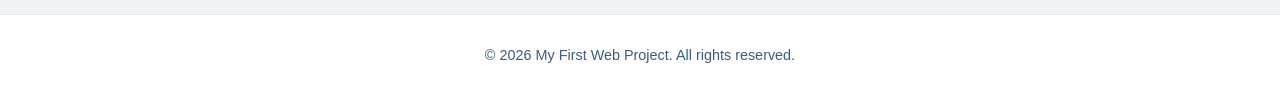
==== commit 5fc5e819: "Add files via upload" ====
--- a/index.html
+++ b/index.html
@@ -14,6 +14,7 @@
             <a href="about.html">About</a>
             <a href="services.html">Services</a>
             <a href="#todo-section">App</a>
+            <a href="#ai-section">AI Assistant</a>
             <a href="#features">Features</a>
             <a href="#portfolio">Projects</a>
             <a href="#contact">Contact</a>
@@ -45,6 +46,20 @@
                 <ul id="todo-list" style="list-style: none; padding: 0; text-align: left;">
                     <!-- Tasks will appear here -->
                 </ul>
+            </div>
+        </section>
+
+        <!-- AI Assistant Section -->
+        <section id="ai-section" class="portfolio fade-in">
+            <div class="container" style="max-width: 600px; margin: 0 auto; background: var(--container-bg); padding: 2rem; border-radius: 12px; box-shadow: 0 4px 8px var(--shadow);">
+                <h2 style="color: var(--text-main);">AI Assistant (Simulated)</h2>
+                <div id="ai-chat-window" style="height: 300px; overflow-y: auto; border: 1px solid var(--shadow); padding: 1rem; margin-bottom: 1rem; background: var(--bg-color); border-radius: 8px; display: flex; flex-direction: column; gap: 0.5rem;">
+                    <div class="ai-msg">Hello! I'm your website's AI assistant. Ask me anything about this site!</div>
+                </div>
+                <div style="display: flex; gap: 0.5rem;">
+                    <input type="text" id="ai-input" placeholder="Ask me something..." style="flex: 1; padding: 0.8rem; border-radius: 8px; border: 1px solid var(--input-border);">
+                    <button id="ai-send-btn">Send</button>
+                </div>
             </div>
         </section>
 
--- a/style.css
+++ b/style.css
@@ -265,3 +265,28 @@
     background-color: var(--container-bg);
     border-top: 1px solid var(--shadow);
 }
+
+/* AI Chat Bubbles */
+.ai-msg, .user-msg {
+    max-width: 80%;
+    padding: 0.8rem 1.2rem;
+    border-radius: 18px;
+    font-size: 0.95rem;
+    line-height: 1.4;
+    word-wrap: break-word;
+}
+
+.ai-msg {
+    align-self: flex-start;
+    background: var(--container-bg);
+    color: var(--text-sub);
+    border: 1px solid var(--shadow);
+    border-bottom-left-radius: 4px;
+}
+
+.user-msg {
+    align-self: flex-end;
+    background: var(--text-main);
+    color: white;
+    border-bottom-right-radius: 4px;
+}
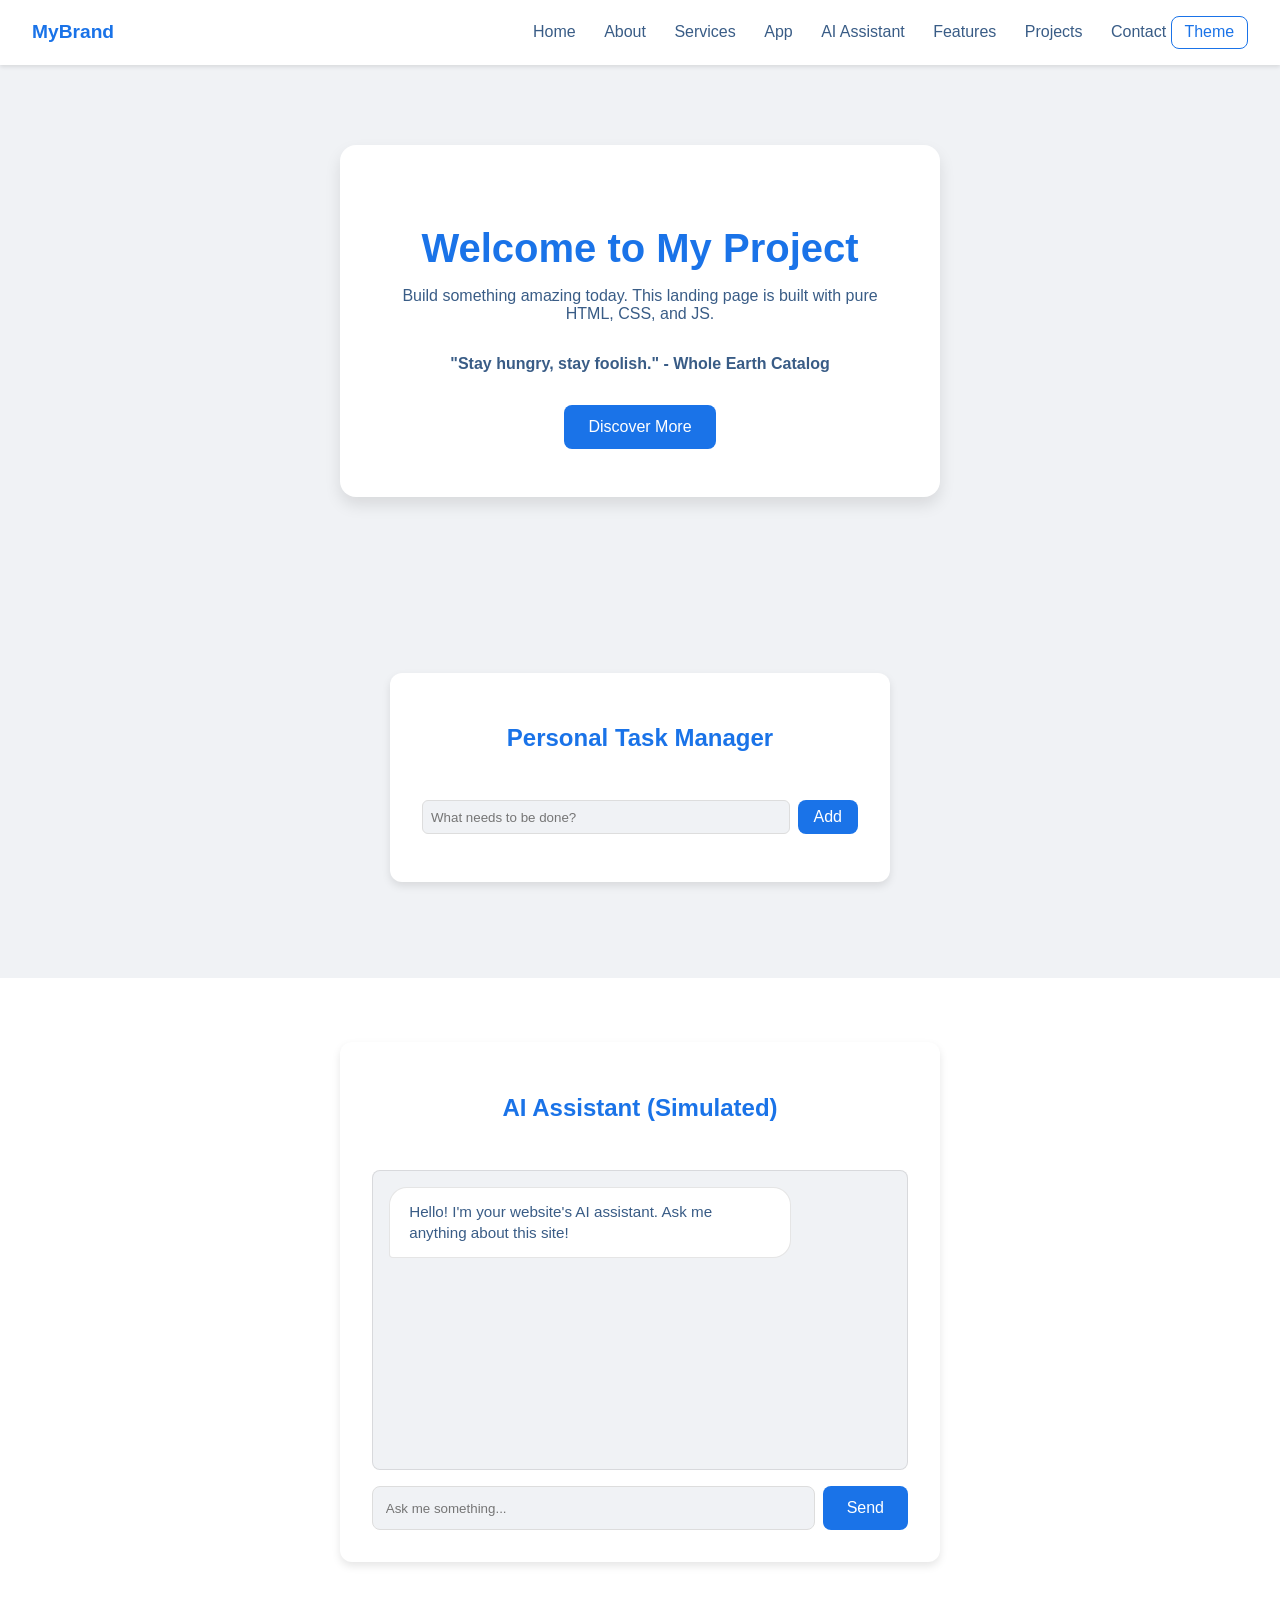
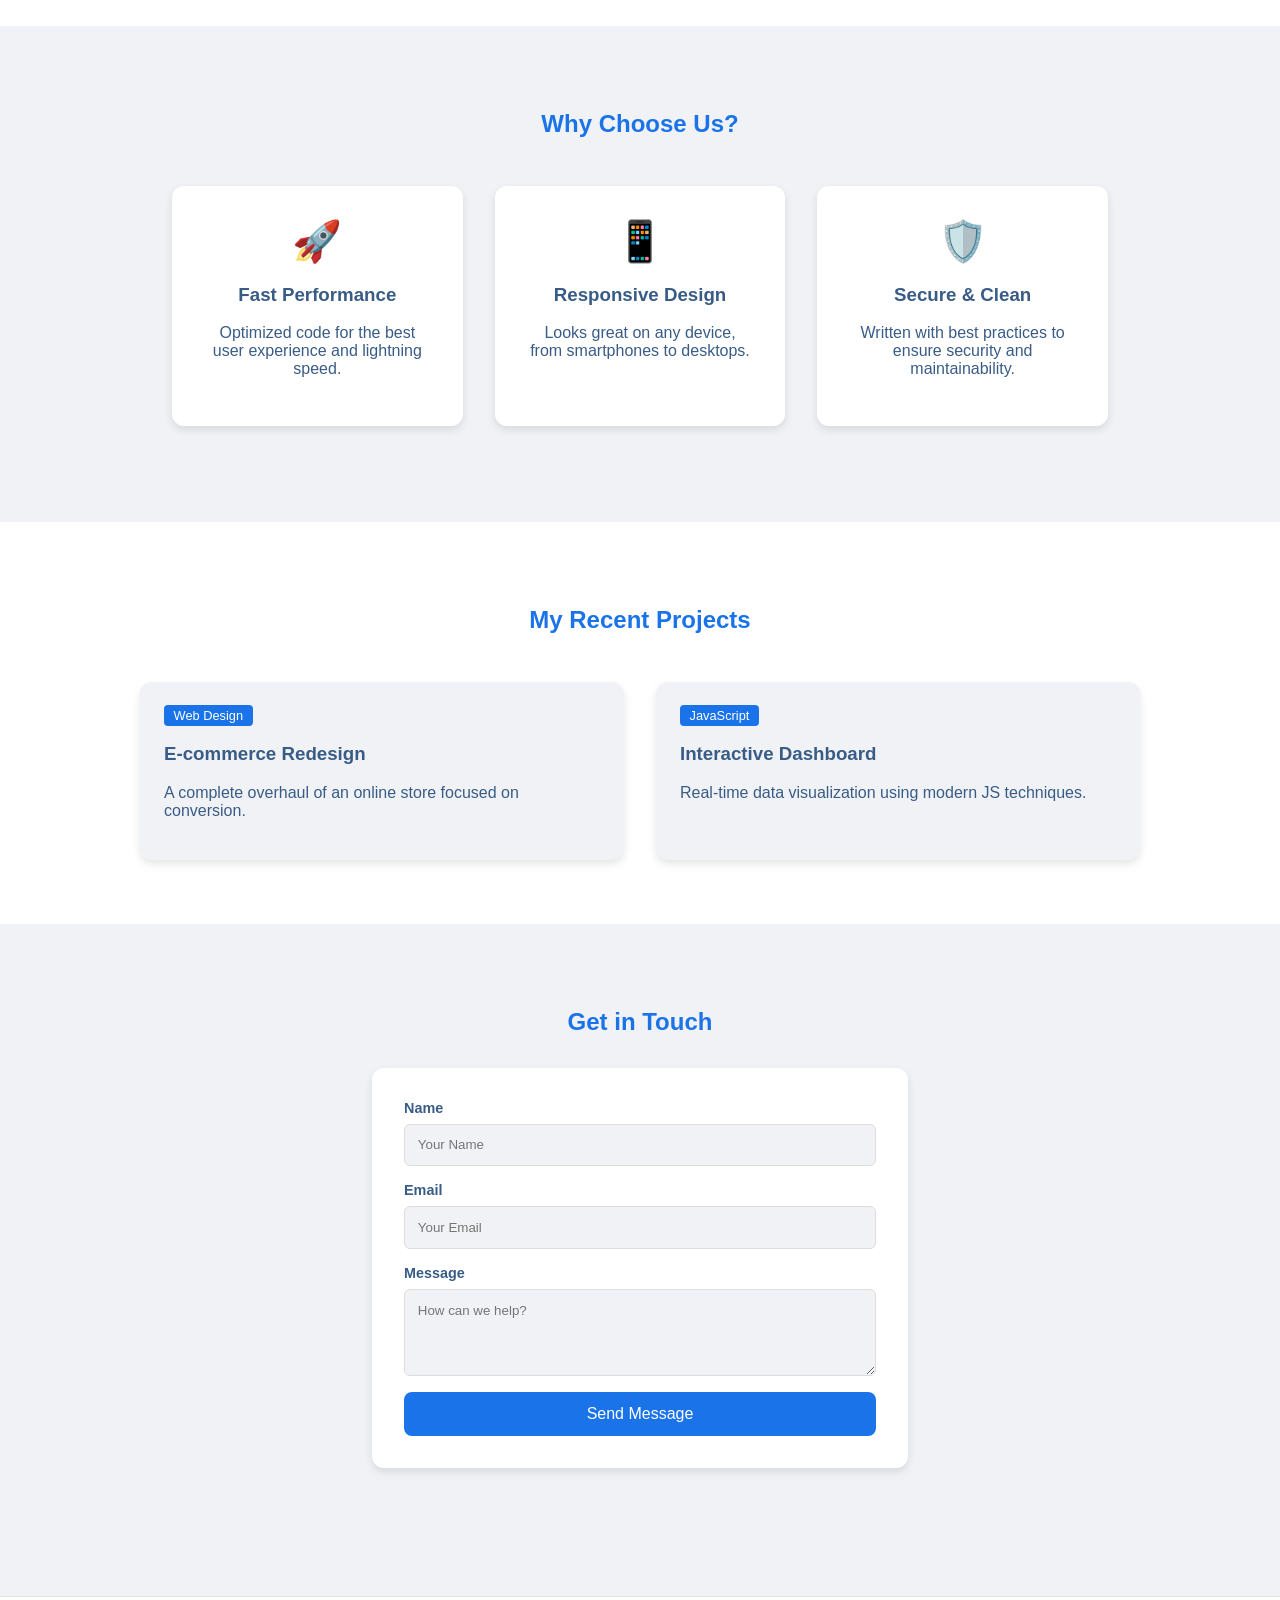
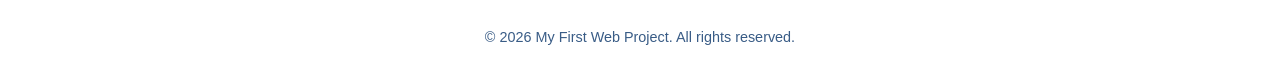
==== commit 32914517: "Add files via upload" ====
--- a/index.html
+++ b/index.html
@@ -57,8 +57,8 @@
                     <div class="ai-msg">Hello! I'm your website's AI assistant. Ask me anything about this site!</div>
                 </div>
                 <div style="display: flex; gap: 0.5rem;">
-                    <input type="text" id="ai-input" placeholder="Ask me something..." style="flex: 1; padding: 0.8rem; border-radius: 8px; border: 1px solid var(--input-border);">
-                    <button id="ai-send-btn">Send</button>
+                    <input type="text" id="ai-input" placeholder="Ask me something..." style="flex: 1; padding: 0.8rem; border-radius: 8px; border: 1px solid var(--input-border); background: var(--bg-color); color: var(--text-sub);">
+                    <button id="ai-send-btn" type="button">Send</button>
                 </div>
             </div>
         </section>
